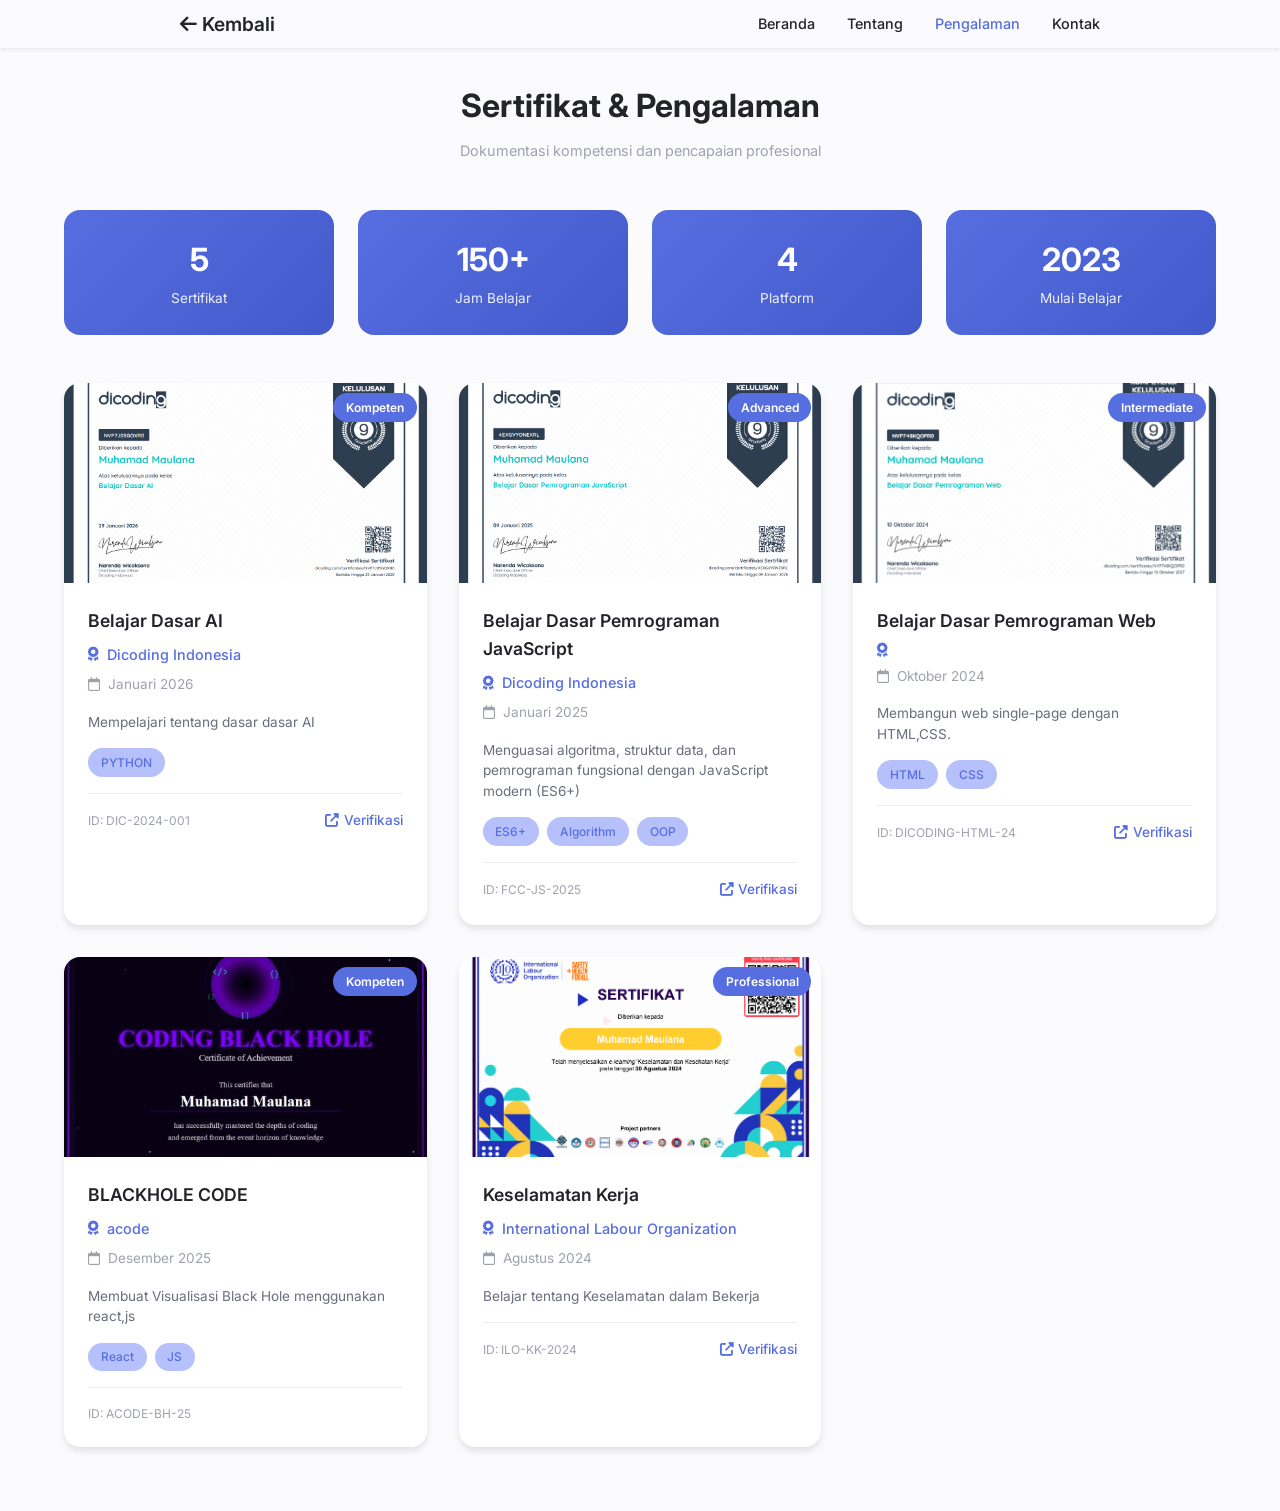
==== serti.html @ d4ac1c7a "tambah serti" ====
<!DOCTYPE html>
<html lang="id">
<head>
    <meta charset="UTF-8">
    <meta name="viewport" content="width=device-width, initial-scale=1.0">
    <title>Sertifikat | Portofolio</title>
    
    <!-- Google Fonts -->
    <link rel="preconnect" href="https://fonts.googleapis.com">
    <link rel="preconnect" href="https://fonts.gstatic.com" crossorigin>
    <link href="https://fonts.googleapis.com/css2?family=Inter:wght@300;400;500;600;700&display=swap" rel="stylesheet">
    
    <!-- Font Awesome -->
    <link rel="stylesheet" href="https://cdnjs.cloudflare.com/ajax/libs/font-awesome/6.4.0/css/all.min.css">
    
    <style>
        /* Variabel CSS sama dengan style.css utama */
        :root {
            --hue-color: 230;
            --first-color: hsl(var(--hue-color), 69%, 61%);
            --first-color-alt: hsl(var(--hue-color), 57%, 53%);
            --first-color-lighter: hsl(var(--hue-color), 92%, 85%);
            --title-color: hsl(var(--hue-color), 8%, 15%);
            --text-color: hsl(var(--hue-color), 8%, 45%);
            --text-color-light: hsl(var(--hue-color), 8%, 65%);
            --body-color: hsl(var(--hue-color), 60%, 99%);
            --container-color: #fff;
            --header-height: 3rem;
        }

        * {
            margin: 0;
            padding: 0;
            box-sizing: border-box;
        }

        body {
            font-family: 'Inter', sans-serif;
            background-color: var(--body-color);
            color: var(--text-color);
            line-height: 1.6;
        }

        /* Header & Navigation */
        .header {
            width: 100%;
            position: fixed;
            top: 0;
            left: 0;
            z-index: 100;
            background-color: var(--body-color);
            box-shadow: 0 1px 4px rgba(0,0,0,.1);
        }

        .nav {
            max-width: 968px;
            height: var(--header-height);
            display: flex;
            justify-content: space-between;
            align-items: center;
            margin: 0 auto;
            padding: 0 1.5rem;
        }

        .nav__logo {
            color: var(--title-color);
            font-weight: 600;
            text-decoration: none;
            font-size: 1.2rem;
        }

        .nav__logo:hover {
            color: var(--first-color);
        }

        .nav__menu {
            display: flex;
        }

        .nav__list {
            display: flex;
            gap: 2rem;
            list-style: none;
        }

        .nav__link {
            color: var(--title-color);
            text-decoration: none;
            font-weight: 500;
            font-size: 0.9rem;
            transition: .3s;
        }

        .nav__link:hover,
        .nav__link.active {
            color: var(--first-color);
        }

        /* Main Content */
        .main {
            padding-top: calc(var(--header-height) + 2rem);
            padding-bottom: 4rem;
        }

        .container {
            max-width: 1200px;
            margin: 0 auto;
            padding: 0 1.5rem;
        }

        .section__title {
            font-size: 2rem;
            color: var(--title-color);
            text-align: center;
            margin-bottom: 0.5rem;
        }

        .section__subtitle {
            display: block;
            text-align: center;
            color: var(--text-color-light);
            font-size: 0.9rem;
            margin-bottom: 3rem;
        }

        /* Grid Sertifikat 3x3 */
        .sertifikat__container {
            display: grid;
            grid-template-columns: repeat(3, 1fr);
            gap: 2rem;
        }

        .sertifikat__card {
            background: var(--container-color);
            border-radius: 1rem;
            overflow: hidden;
            box-shadow: 0 4px 6px rgba(0,0,0,0.1);
            transition: transform 0.3s, box-shadow 0.3s;
            cursor: pointer;
        }

        .sertifikat__card:hover {
            transform: translateY(-5px);
            box-shadow: 0 12px 20px rgba(0,0,0,0.15);
        }

        .sertifikat__img-container {
            position: relative;
            overflow: hidden;
            height: 200px;
        }

        .sertifikat__img {
            width: 100%;
            height: 100%;
            object-fit: cover;
            transition: transform 0.4s;
        }

        .sertifikat__card:hover .sertifikat__img {
            transform: scale(1.1);
        }

        .sertifikat__badge {
            position: absolute;
            top: 10px;
            right: 10px;
            background: var(--first-color);
            color: white;
            padding: 0.3rem 0.8rem;
            border-radius: 20px;
            font-size: 0.75rem;
            font-weight: 600;
        }

        .sertifikat__content {
            padding: 1.5rem;
        }

        .sertifikat__title {
            font-size: 1.1rem;
            color: var(--title-color);
            margin-bottom: 0.5rem;
            font-weight: 600;
        }

        .sertifikat__issuer {
            display: flex;
            align-items: center;
            gap: 0.5rem;
            color: var(--first-color);
            font-size: 0.9rem;
            font-weight: 500;
            margin-bottom: 0.5rem;
        }

        .sertifikat__date {
            display: flex;
            align-items: center;
            gap: 0.5rem;
            color: var(--text-color-light);
            font-size: 0.85rem;
            margin-bottom: 1rem;
        }

        .sertifikat__desc {
            font-size: 0.85rem;
            color: var(--text-color);
            line-height: 1.5;
            margin-bottom: 1rem;
        }

        .sertifikat__skills {
            display: flex;
            flex-wrap: wrap;
            gap: 0.5rem;
        }

        .sertifikat__skill-tag {
            background: var(--first-color-lighter);
            color: var(--first-color);
            padding: 0.3rem 0.8rem;
            border-radius: 15px;
            font-size: 0.75rem;
            font-weight: 500;
        }

        .sertifikat__footer {
            display: flex;
            justify-content: space-between;
            align-items: center;
            margin-top: 1rem;
            padding-top: 1rem;
            border-top: 1px solid #eee;
        }

        .sertifikat__id {
            font-size: 0.75rem;
            color: var(--text-color-light);
        }

        .sertifikat__verify {
            color: var(--first-color);
            font-size: 0.85rem;
            text-decoration: none;
            display: flex;
            align-items: center;
            gap: 0.3rem;
            font-weight: 500;
        }

        .sertifikat__verify:hover {
            color: var(--first-color-alt);
        }

        /* Modal Lightbox */
        .modal {
            display: none;
            position: fixed;
            top: 0;
            left: 0;
            width: 100%;
            height: 100%;
            background: rgba(0,0,0,0.9);
            z-index: 1000;
            justify-content: center;
            align-items: center;
            padding: 2rem;
        }

        .modal.active {
            display: flex;
        }

        .modal__content {
            max-width: 900px;
            width: 100%;
            background: white;
            border-radius: 1rem;
            overflow: hidden;
            position: relative;
            max-height: 90vh;
            overflow-y: auto;
        }

        .modal__close {
            position: absolute;
            top: 15px;
            right: 20px;
            font-size: 2rem;
            color: var(--title-color);
            cursor: pointer;
            z-index: 10;
            background: white;
            width: 40px;
            height: 40px;
            border-radius: 50%;
            display: flex;
            align-items: center;
            justify-content: center;
            box-shadow: 0 2px 10px rgba(0,0,0,0.2);
        }

        .modal__img {
            width: 100%;
            max-height: 500px;
            object-fit: contain;
            background: #f5f5f5;
        }

        .modal__info {
            padding: 2rem;
        }

        .modal__title {
            font-size: 1.5rem;
            color: var(--title-color);
            margin-bottom: 1rem;
        }

        /* Responsive */
        @media screen and (max-width: 968px) {
            .sertifikat__container {
                grid-template-columns: repeat(2, 1fr);
                gap: 1.5rem;
            }
        }

        @media screen and (max-width: 568px) {
            .sertifikat__container {
                grid-template-columns: 1fr;
            }
            
            .nav__menu {
                position: fixed;
                bottom: 0;
                left: 0;
                width: 100%;
                background: var(--body-color);
                padding: 1rem;
                box-shadow: 0 -1px 4px rgba(0,0,0,0.1);
            }
            
            .nav__list {
                justify-content: space-around;
                width: 100%;
            }
        }

        /* Stats Section */
        .stats {
            display: grid;
            grid-template-columns: repeat(4, 1fr);
            gap: 1.5rem;
            margin-bottom: 3rem;
        }

        .stat__card {
            background: linear-gradient(135deg, var(--first-color), var(--first-color-alt));
            color: white;
            padding: 1.5rem;
            border-radius: 1rem;
            text-align: center;
        }

        .stat__number {
            font-size: 2rem;
            font-weight: 700;
            display: block;
        }

        .stat__label {
            font-size: 0.85rem;
            opacity: 0.9;
        }

        @media screen and (max-width: 768px) {
            .stats {
                grid-template-columns: repeat(2, 1fr);
            }
        }
    </style>
</head>
<body>

    <!-- Header -->
    <header class="header">
        <nav class="nav">
            <a href="index.html" class="nav__logo">
                <i class="fas fa-arrow-left"></i> Kembali
            </a>
            
            <div class="nav__menu">
                <ul class="nav__list">
                    <li><a href="index.html" class="nav__link">Beranda</a></li>
                    <li><a href="index.html#about" class="nav__link">Tentang</a></li>
                    <li><a href="serti.html" class="nav__link active">Pengalaman</a></li>
                    <li><a href="index.html#contact" class="nav__link">Kontak</a></li>
                </ul>
            </div>
        </nav>
    </header>

    <main class="main">
        <div class="container">
            <h1 class="section__title">Sertifikat & Pengalaman</h1>
            <span class="section__subtitle">Dokumentasi kompetensi dan pencapaian profesional</span>

            <!-- Stats -->
            <div class="stats">
                <div class="stat__card">
                    <span class="stat__number">5</span>
                    <span class="stat__label">Sertifikat</span>
                </div>
                <div class="stat__card">
                    <span class="stat__number">150+</span>
                    <span class="stat__label">Jam Belajar</span>
                </div>
                <div class="stat__card">
                    <span class="stat__number">4</span>
                    <span class="stat__label">Platform</span>
                </div>
                <div class="stat__card">
                    <span class="stat__number">2023</span>
                    <span class="stat__label">Mulai Belajar</span>
                </div>
            </div>

            <!-- Grid Sertifikat 3x3 -->
            <div class="sertifikat__container">

                <!-- Sertifikat 1 -->
                <div class="sertifikat__card" onclick="openModal(0)">
                    <div class="sertifikat__img-container">
                        <img src="img/Screenshot 2026-04-06 104440.png"alt="AI" class="sertifikat__img" onerror="this.src='https://via.placeholder.com/400x300/4f46e5/ffffff?text=Web+Development'">
                        <span class="sertifikat__badge">Kompeten</span>
                    </div>
                    <div class="sertifikat__content">
                        <h3 class="sertifikat__title">Belajar Dasar AI</h3>
                        <div class="sertifikat__issuer">
                            <i class="fas fa-award"></i> Dicoding Indonesia
                        </div>
                        <div class="sertifikat__date">
                            <i class="far fa-calendar"></i> Januari 2026
                        </div>
                        <p class="sertifikat__desc">
                            Mempelajari tentang dasar dasar AI
                        </p>
                        <div class="sertifikat__skills">
                            <span class="sertifikat__skill-tag">PYTHON</span>
                        </div>
                        <div class="sertifikat__footer">
                            <span class="sertifikat__id">ID: DIC-2024-001</span>
                            <a href="https://www.dicoding.com/certificates/NVP7J05GOXR0" class="sertifikat__verify" onclick="event.stopPropagation()">
                                <i class="fas fa-external-link-alt"></i> Verifikasi
                            </a>
                        </div>
                    </div>
                </div>

                <!-- Sertifikat 2 -->
                <div class="sertifikat__card" onclick="openModal(1)">
                    <div class="sertifikat__img-container">
                        <img src="img/Screenshot 2026-04-06 105539.png  " alt="JavaScript" class="sertifikat__img" onerror="this.src='https://via.placeholder.com/400x300/f59e0b/ffffff?text=JavaScript'">
                        <span class="sertifikat__badge">Advanced</span>
                    </div>
                    <div class="sertifikat__content">
                        <h3 class="sertifikat__title">Belajar Dasar Pemrograman JavaScript</h3>
                        <div class="sertifikat__issuer">
                            <i class="fas fa-award"></i> Dicoding Indonesia
                        </div>
                        <div class="sertifikat__date">
                            <i class="far fa-calendar"></i> Januari 2025
                        </div>
                        <p class="sertifikat__desc">
                            Menguasai algoritma, struktur data, dan pemrograman fungsional dengan JavaScript modern (ES6+)
                        </p>
                        <div class="sertifikat__skills">
                            <span class="sertifikat__skill-tag">ES6+</span>
                            <span class="sertifikat__skill-tag">Algorithm</span>
                            <span class="sertifikat__skill-tag">OOP</span>
                        </div>
                        <div class="sertifikat__footer">
                            <span class="sertifikat__id">ID: FCC-JS-2025</span>
                            <a href="https://www.dicoding.com/certificates/4EXGVYONEXRL" class="sertifikat__verify" onclick="event.stopPropagation()">
                                <i class="fas fa-external-link-alt"></i> Verifikasi
                            </a>
                        </div>
                    </div>
                </div>

                <!-- Sertifikat 3 -->
                <div class="sertifikat__card" onclick="openModal(2)">
                    <div class="sertifikat__img-container">
                        <img src="img/Screenshot 2026-04-06 110827.png" alt="HTML" class="sertifikat__img" onerror="this.src='https://via.placeholder.com/400x300/61dafb/000000?text=React.js'">
                        <span class="sertifikat__badge">Intermediate</span>
                    </div>
                    <div class="sertifikat__content">
                        <h3 class="sertifikat__title">Belajar Dasar Pemrograman Web</h3>
                        <div class="sertifikat__issuer">
                            <i class="fas fa-award"></i> 
                        </div>
                        <div class="sertifikat__date">
                            <i class="far fa-calendar"></i> Oktober 2024
                        </div>
                        <p class="sertifikat__desc">
                            Membangun web single-page dengan HTML,CSS.
                        </p>
                        <div class="sertifikat__skills">
                            <span class="sertifikat__skill-tag">HTML</span>
                            <span class="sertifikat__skill-tag">CSS</span>
                        </div>
                        <div class="sertifikat__footer">
                            <span class="sertifikat__id">ID: DICODING-HTML-24</span>
                            <a href="https://www.dicoding.com/certificates/NVP748KQOPR0" class="sertifikat__verify" onclick="event.stopPropagation()">
                                <i class="fas fa-external-link-alt"></i> Verifikasi
                            </a>
                        </div>
                    </div>
                </div>

                <!-- Sertifikat 4 -->
                <div class="sertifikat__card" onclick="openModal(3)">
                    <div class="sertifikat__img-container">
                        <img src="img/Screenshot 2026-04-06 111301.png" alt="Python" class="sertifikat__img" onerror="this.src='https://via.placeholder.com/400x300/3776ab/ffffff?text=Python'">
                        <span class="sertifikat__badge">Kompeten</span>
                    </div>
                    <div class="sertifikat__content">
                        <h3 class="sertifikat__title">BLACKHOLE CODE</h3>
                        <div class="sertifikat__issuer">
                            <i class="fas fa-award"></i> acode
                        </div>
                        <div class="sertifikat__date">
                            <i class="far fa-calendar"></i> Desember 2025
                        </div>
                        <p class="sertifikat__desc">
                            Membuat Visualisasi Black Hole menggunakan react,js
                        </p>
                        <div class="sertifikat__skills">
                            <span class="sertifikat__skill-tag">React</span>
                            <span class="sertifikat__skill-tag">JS</span>
                        </div>
                        <div class="sertifikat__footer">
                            <span class="sertifikat__id">ID: ACODE-BH-25</span>
                        </div>
                    </div>
                </div>

                <!-- Sertifikat 5 -->
                <div class="sertifikat__card" onclick="openModal(4)">
                    <div class="sertifikat__img-container">
                        <img src="img/Screenshot 2026-04-06 112532.png" alt="Database" class="sertifikat__img" onerror="this.src='https://via.placeholder.com/400x300/00758f/ffffff?text=MySQL'">
                        <span class="sertifikat__badge">Professional</span>
                    </div>
                    <div class="sertifikat__content">
                        <h3 class="sertifikat__title">Keselamatan Kerja</h3>
                        <div class="sertifikat__issuer">
                            <i class="fas fa-award"></i> International Labour Organization
                        </div>
                        <div class="sertifikat__date">
                            <i class="far fa-calendar"></i> Agustus 2024
                        </div>
                        <p class="sertifikat__desc">
                            Belajar tentang Keselamatan dalam Bekerja
                        </p>
                        <div class="sertifikat__footer">
                            <span class="sertifikat__id">ID: ILO-KK-2024</span>
                            <a href="https://drive.google.com/file/d/1ytVW6gSBZW-9d_xrHqqsGE1IUepo58C3/view?usp=sharing" class="sertifikat__verify" onclick="event.stopPropagation()">
                                <i class="fas fa-external-link-alt"></i> Verifikasi
                            </a>
                        </div>
                    </div>
                </div>
    </main>

    <!-- Modal Lightbox -->
    <div class="modal" id="modal">
        <div class="modal__content">
            <span class="modal__close" onclick="closeModal()">&times;</span>
            <img src="" alt="Sertifikat Preview" class="modal__img" id="modal-img">
            <div class="modal__info" id="modal-info">
                <!-- Content injected by JS -->
            </div>
        </div>
    </div>

    <script>
        // Data sertifikat untuk modal
        const sertifikatData = [
            {
                title: "Belajar Dasar Pemrograman Web",
                issuer: "Dicoding Indonesia",
                date: "Januari 2026",
                desc: "Sertifikasi kompetensi Dasar AI",
                skills: ["PYTHON",],
                credential: "DICODING-2026-001"
            },
            {
                title: "Belajar Dasar Pemrograman JavaScript",
                issuer: "Dicoding Indonesia",
                date: "Januari 2025",
                desc: "300+ jam belajar algoritma pemrograman, struktur data (stack, queue, tree, graph), OOP, functional programming, dan regex. 5 proyek sertifikasi terselesaikan.",
                skills: ["ES6+", "Algorithm", "Data Structure", "OOP", "Functional Programming"],
                credential: "DICODING-JS-2024"
            },
            {
                title: "Belajar Dasar Pemrograman Web",
                issuer: "Dicoding Indonesia",
                date: "Oktober 2024",
                desc: "48 jam video learning mencakup pengembangan website menggunakan html dan css",
                skills: ["HTML", "CSS"],
                credential: "DICODING-HTML-24"
            },
            {
                title: "Python for Data Science",
                issuer: "Coursera (IBM)",
                date: "Februari 2024",
                desc: "Black Hole Visual",
                skills: ["React", "JS"],
                credential: "acode"
            },
            {
                title: "Keselamatan KeraL",
                issuer: "International Labour Organization",
                date: "Agustus 2024",
                desc: "Mempelajari tentang bagaimana cara cara keselamatan kerja",
                skills: ["Keselamatan Kerja"],
                credential: "ILO-KK-2024"
            },
        ];

        function openModal(index) {
            const modal = document.getElementById('modal');
            const modalImg = document.getElementById('modal-img');
            const modalInfo = document.getElementById('modal-info');
            const data = sertifikatData[index];
            
            // Set image (gunakan placeholder jika tidak ada gambar)
            const cardImg = document.querySelectorAll('.sertifikat__img')[index];
            modalImg.src = cardImg.src;
            
            // Set info
            modalInfo.innerHTML = `
                <h2 class="modal__title">${data.title}</h2>
                <div style="display: flex; gap: 2rem; margin-bottom: 1rem; color: var(--text-color);">
                    <span><i class="fas fa-building"></i> ${data.issuer}</span>
                    <span><i class="far fa-calendar"></i> ${data.date}</span>
                </div>
                <p style="margin-bottom: 1.5rem; line-height: 1.8;">${data.desc}</p>
                <div style="margin-bottom: 1rem;">
                    <strong>Skills:</strong>
                    <div class="sertifikat__skills" style="margin-top: 0.5rem;">
                        ${data.skills.map(skill => `<span class="sertifikat__skill-tag">${skill}</span>`).join('')}
                    </div>
                </div>
                <div style="display: flex; justify-content: space-between; align-items: center; margin-top: 1.5rem; padding-top: 1rem; border-top: 1px solid #eee;">
                    <span style="color: var(--text-color-light); font-size: 0.9rem;">
                        <i class="fas fa-id-card"></i> Credential ID: ${data.credential}
                    </span>
                </div>
            `;
            
            modal.classList.add('active');
            document.body.style.overflow = 'hidden';
        }

        function closeModal() {
            const modal = document.getElementById('modal');
            modal.classList.remove('active');
            document.body.style.overflow = 'auto';
        }

        // Close modal when clicking outside
        document.getElementById('modal').addEventListener('click', function(e) {
            if (e.target === this) {
                closeModal();
            }
        });

        // Close modal with Escape key
        document.addEventListener('keydown', function(e) {
            if (e.key === 'Escape') {
                closeModal();
            }
        });
    </script>

</body>
</html>
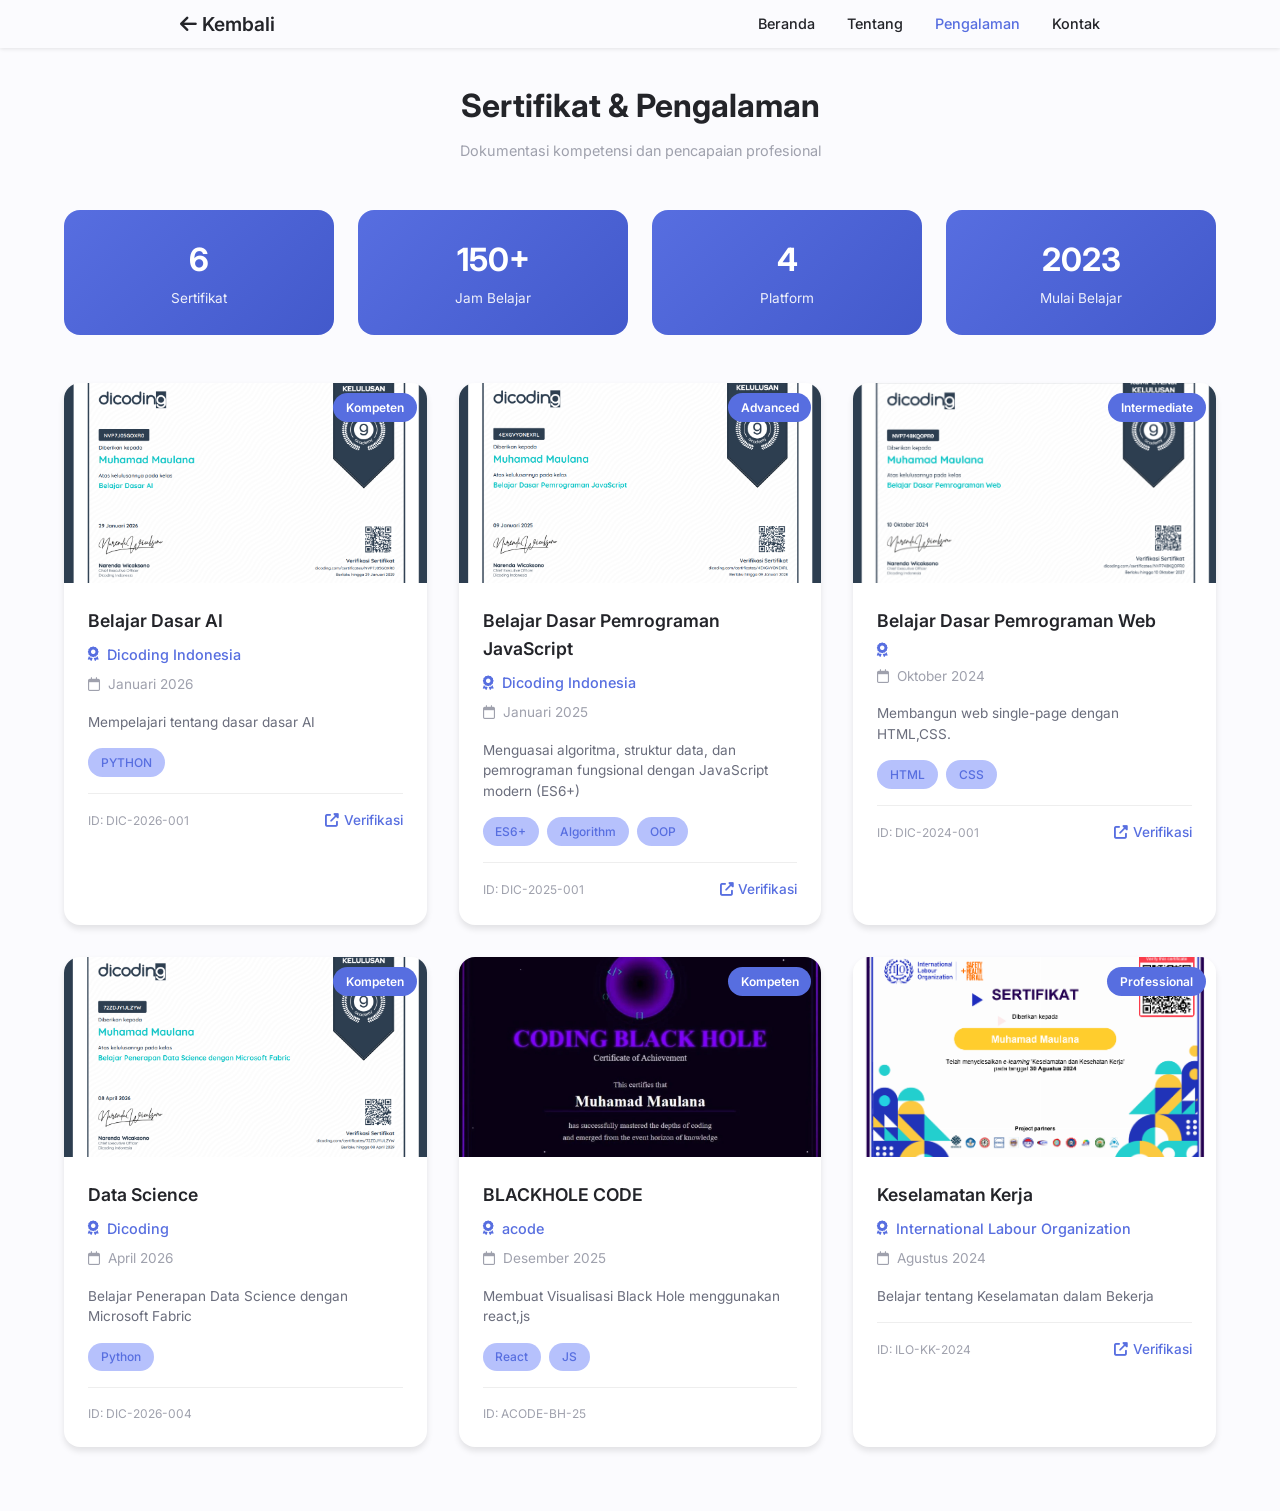
==== commit 914dae11: "update serti" ====
--- a/serti.html
+++ b/serti.html
@@ -409,7 +409,7 @@
             <!-- Stats -->
             <div class="stats">
                 <div class="stat__card">
-                    <span class="stat__number">5</span>
+                    <span class="stat__number">6</span>
                     <span class="stat__label">Sertifikat</span>
                 </div>
                 <div class="stat__card">
@@ -450,7 +450,7 @@
                             <span class="sertifikat__skill-tag">PYTHON</span>
                         </div>
                         <div class="sertifikat__footer">
-                            <span class="sertifikat__id">ID: DIC-2024-001</span>
+                            <span class="sertifikat__id">ID: DIC-2026-001</span>
                             <a href="https://www.dicoding.com/certificates/NVP7J05GOXR0" class="sertifikat__verify" onclick="event.stopPropagation()">
                                 <i class="fas fa-external-link-alt"></i> Verifikasi
                             </a>
@@ -481,7 +481,7 @@
                             <span class="sertifikat__skill-tag">OOP</span>
                         </div>
                         <div class="sertifikat__footer">
-                            <span class="sertifikat__id">ID: FCC-JS-2025</span>
+                            <span class="sertifikat__id">ID: DIC-2025-001</span>
                             <a href="https://www.dicoding.com/certificates/4EXGVYONEXRL" class="sertifikat__verify" onclick="event.stopPropagation()">
                                 <i class="fas fa-external-link-alt"></i> Verifikasi
                             </a>
@@ -511,7 +511,7 @@
                             <span class="sertifikat__skill-tag">CSS</span>
                         </div>
                         <div class="sertifikat__footer">
-                            <span class="sertifikat__id">ID: DICODING-HTML-24</span>
+                            <span class="sertifikat__id">ID: DIC-2024-001</span>
                             <a href="https://www.dicoding.com/certificates/NVP748KQOPR0" class="sertifikat__verify" onclick="event.stopPropagation()">
                                 <i class="fas fa-external-link-alt"></i> Verifikasi
                             </a>
@@ -519,7 +519,33 @@
                     </div>
                 </div>
 
-                <!-- Sertifikat 4 -->
+                 <!-- Sertifikat 4 -->
+                <div class="sertifikat__card" onclick="openModal(3)">
+                    <div class="sertifikat__img-container">
+                        <img src="img/Screenshot 2026-04-08 080355.png" alt="Python" class="sertifikat__img" onerror="this.src='https://via.placeholder.com/400x300/3776ab/ffffff?text=Python'">
+                        <span class="sertifikat__badge">Kompeten</span>
+                    </div>
+                    <div class="sertifikat__content">
+                        <h3 class="sertifikat__title">Data Science</h3>
+                        <div class="sertifikat__issuer">
+                            <i class="fas fa-award"></i> Dicoding
+                        </div>
+                        <div class="sertifikat__date">
+                            <i class="far fa-calendar"></i> April 2026
+                        </div>
+                        <p class="sertifikat__desc">
+                            Belajar Penerapan Data Science dengan Microsoft Fabric
+                        </p>
+                        <div class="sertifikat__skills">
+                            <span class="sertifikat__skill-tag">Python</span>
+                        </div>
+                        <div class="sertifikat__footer">
+                            <span class="sertifikat__id">ID: DIC-2026-004</span>
+                        </div>
+                    </div>
+                </div>
+
+                <!-- Sertifikat 5 -->
                 <div class="sertifikat__card" onclick="openModal(3)">
                     <div class="sertifikat__img-container">
                         <img src="img/Screenshot 2026-04-06 111301.png" alt="Python" class="sertifikat__img" onerror="this.src='https://via.placeholder.com/400x300/3776ab/ffffff?text=Python'">
@@ -546,7 +572,7 @@
                     </div>
                 </div>
 
-                <!-- Sertifikat 5 -->
+                <!-- Sertifikat 6 -->
                 <div class="sertifikat__card" onclick="openModal(4)">
                     <div class="sertifikat__img-container">
                         <img src="img/Screenshot 2026-04-06 112532.png" alt="Database" class="sertifikat__img" onerror="this.src='https://via.placeholder.com/400x300/00758f/ffffff?text=MySQL'">
@@ -620,7 +646,7 @@
                 credential: "acode"
             },
             {
-                title: "Keselamatan KeraL",
+                title: "Keselamatan Kerja",
                 issuer: "International Labour Organization",
                 date: "Agustus 2024",
                 desc: "Mempelajari tentang bagaimana cara cara keselamatan kerja",
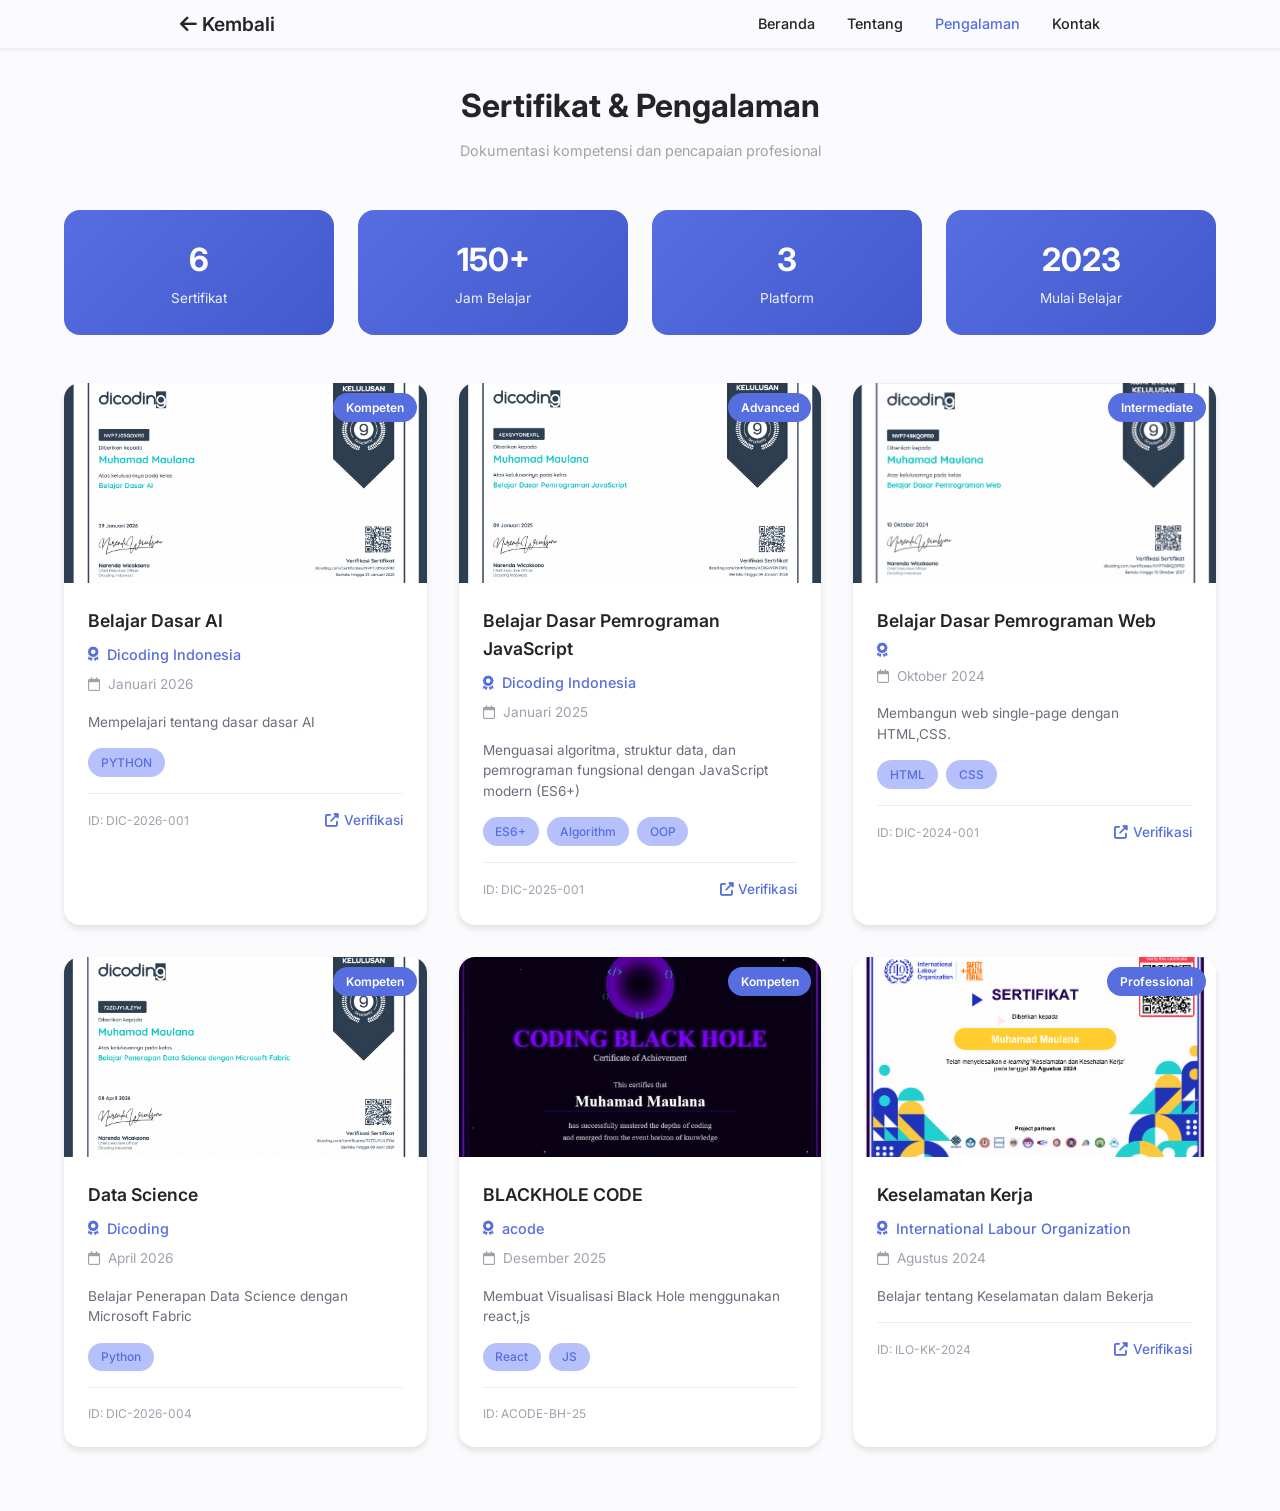
==== commit a4369519: "typo" ====
--- a/serti.html
+++ b/serti.html
@@ -417,7 +417,7 @@
                     <span class="stat__label">Jam Belajar</span>
                 </div>
                 <div class="stat__card">
-                    <span class="stat__number">4</span>
+                    <span class="stat__number">3</span>
                     <span class="stat__label">Platform</span>
                 </div>
                 <div class="stat__card">
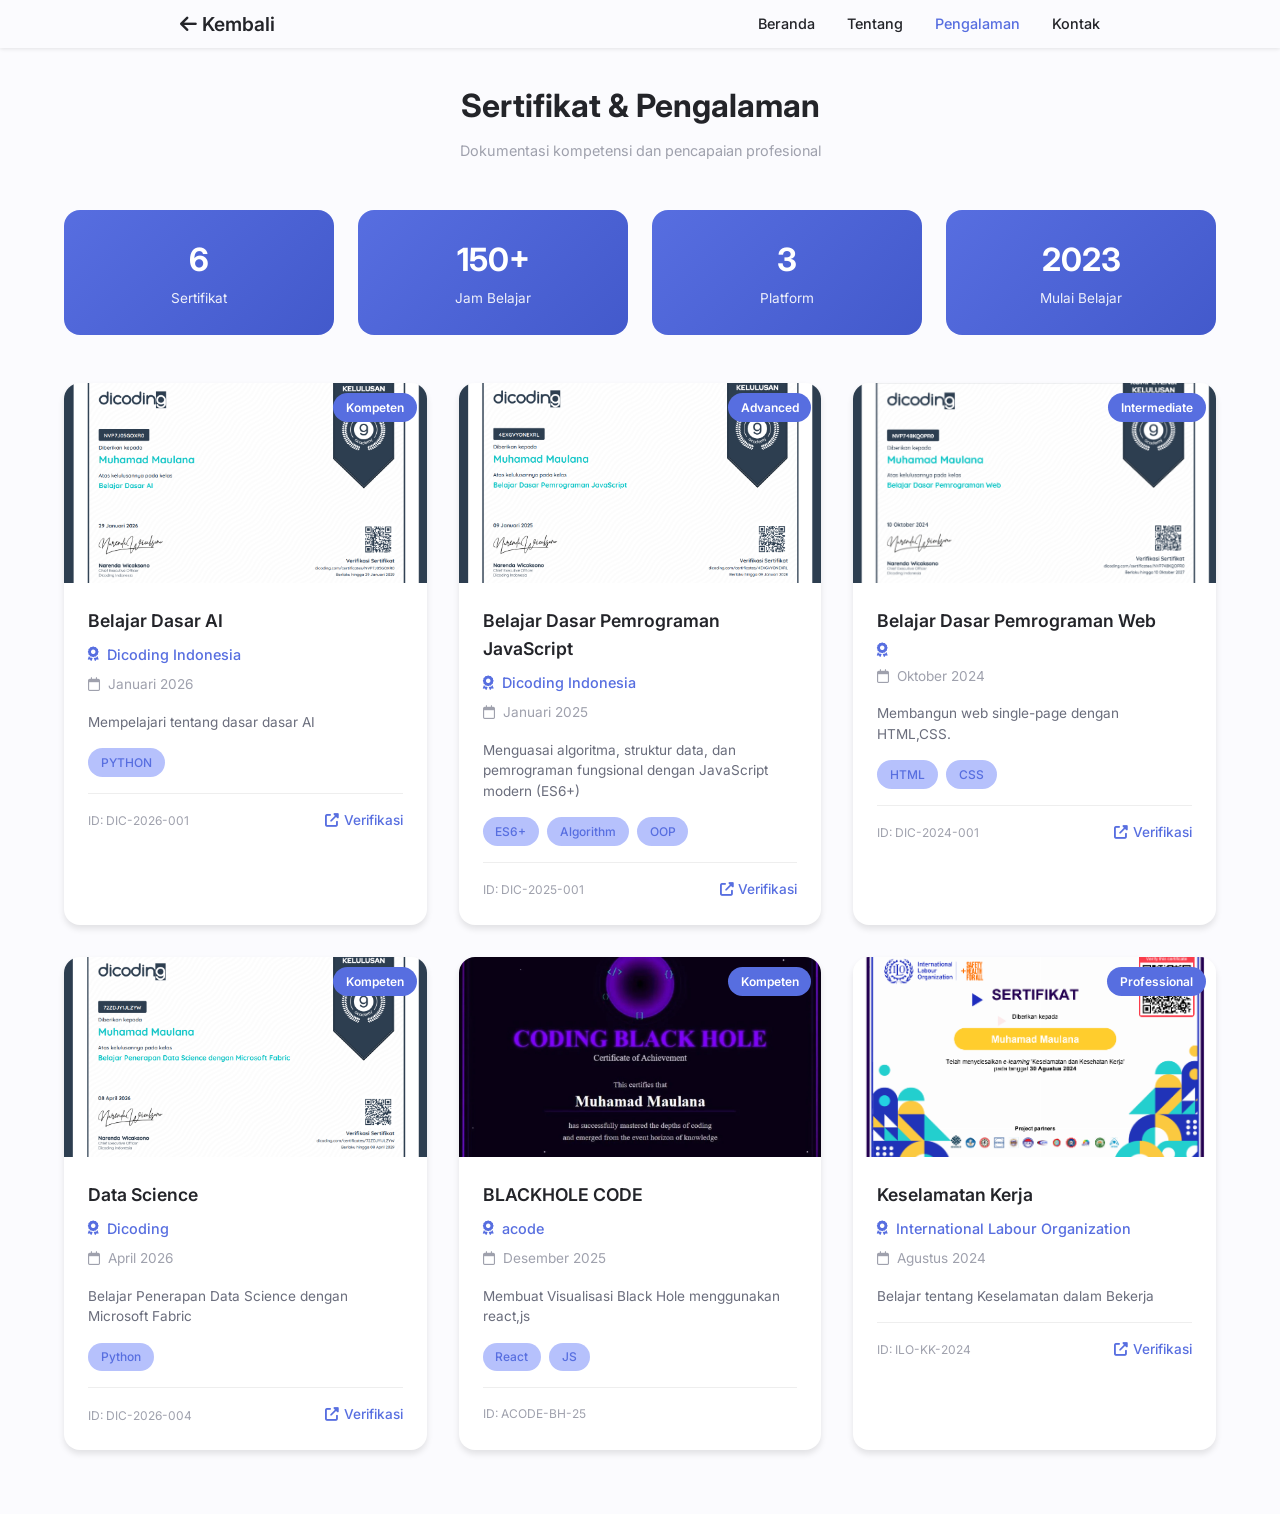
==== commit ad68e31e: "itulah" ====
--- a/serti.html
+++ b/serti.html
@@ -541,6 +541,9 @@
                         </div>
                         <div class="sertifikat__footer">
                             <span class="sertifikat__id">ID: DIC-2026-004</span>
+                            <a href="https://www.dicoding.com/certificates/72ZDJY1JLZYW" class="sertifikat__verify" onclick="event.stopPropagation()">
+                                <i class="fas fa-external-link-alt"></i> Verifikasi
+                            </a>
                         </div>
                     </div>
                 </div>
